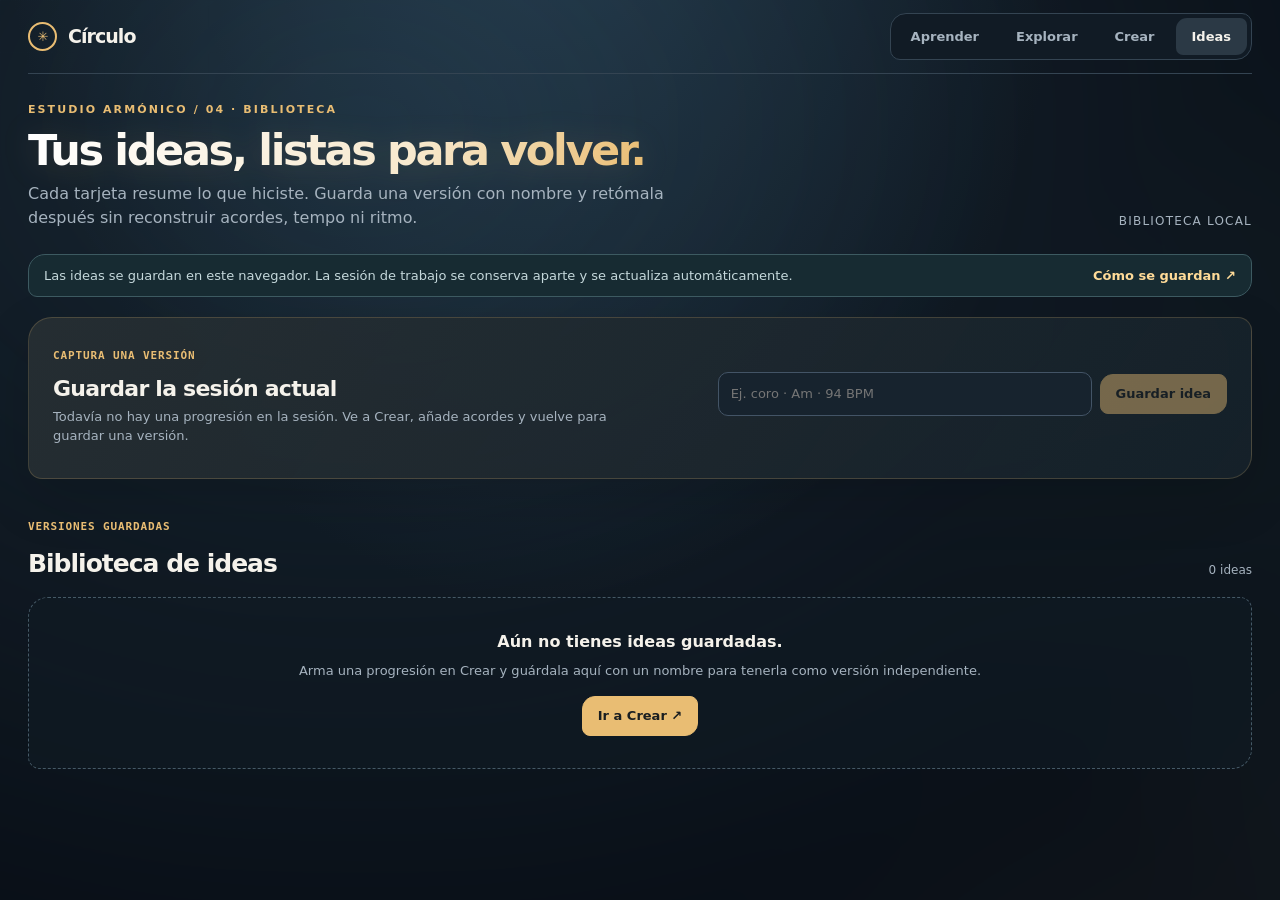
==== ideas.html @ c7ecd4c6 "Initial commit: harmonic music studio" ====
<!doctype html>
<html lang="es">
<head>
  <meta charset="UTF-8">
  <meta name="viewport" content="width=device-width, initial-scale=1">
  <meta name="theme-color" content="#0a1018">
  <meta name="description" content="Guarda ideas musicales y consulta un resumen para retomarlas sin reconstruirlas.">
  <title>Ideas — Estudio armónico</title>
  <link rel="icon" href="data:image/svg+xml,%3Csvg xmlns='http://www.w3.org/2000/svg' viewBox='0 0 64 64'%3E%3Crect width='64' height='64' rx='15' fill='%230a1018'/%3E%3Ccircle cx='32' cy='32' r='22' fill='none' stroke='%23e9bd73' stroke-width='5'/%3E%3Ccircle cx='32' cy='32' r='5' fill='%23e9bd73'/%3E%3C/svg%3E">
  <link rel="stylesheet" href="./styles.css">
  <link rel="stylesheet" href="./ideas.css">
  <link rel="stylesheet" href="./guided.css">
  <script src="./ideas.js" defer></script>
  <script src="./guided.js" defer></script>
</head>
<body>
  <main class="shell">
    <header class="top"><a class="logo" href="./index.html" aria-label="Círculo, inicio"><span class="logo-icon" aria-hidden="true">✳</span>Círculo</a><nav class="nav" aria-label="Secciones"><a href="./tutorial.html">Aprender</a><a href="./index.html">Explorar</a><a href="./progresiones.html">Crear</a><a href="./ideas.html" aria-current="page">Ideas</a></nav></header>
    <div class="page-head"><div><div class="eyebrow">Estudio armónico / 04 · Biblioteca</div><h1 class="composer-title">Tus ideas, listas para volver.</h1><p>Cada tarjeta resume lo que hiciste. Guarda una versión con nombre y retómala después sin reconstruir acordes, tempo ni ritmo.</p></div><div class="page-num">BIBLIOTECA LOCAL</div></div>
    <div class="route-note"><span>Las ideas se guardan en este navegador. La sesión de trabajo se conserva aparte y se actualiza automáticamente.</span><a href="./tutorial.html#modos-de-uso">Cómo se guardan ↗</a></div>
    <section class="card card-pad idea-capture" aria-labelledby="captureTitle"><div class="capture-copy"><span class="tiny">CAPTURA UNA VERSIÓN</span><h2 id="captureTitle">Guardar la sesión actual</h2><p id="sessionSummary" class="caption">Leyendo la sesión de este navegador…</p></div><form id="saveSessionForm" class="capture-form"><label class="sr-only" for="sessionName">Nombre de la idea</label><input id="sessionName" maxlength="48" placeholder="Ej. coro · Am · 94 BPM" autocomplete="off"><button class="button primary" id="saveSession" type="submit">Guardar idea</button></form><p id="captureStatus" class="status-line capture-status" role="status" aria-live="polite"></p></section>
    <section class="library-section" aria-labelledby="libraryTitle"><div class="library-heading"><div><span class="tiny">VERSIONES GUARDADAS</span><h2 id="libraryTitle">Biblioteca de ideas</h2></div><span id="ideaCount" class="library-count">0 ideas</span></div><div id="ideaLibrary" class="idea-library" aria-live="polite"></div></section>
  </main>
</body>
</html>
---- styles.css ----
:root{color-scheme:dark;--bg:#0a1018;--panel:#17212c;--panel2:#1e2b38;--line:#344452;--text:#f5f2eb;--muted:#a6b3bf;--gold:#e9bd73;--gold2:#ffdb98;--mint:#89d1c0;--cyan:#87b6d9}
*{box-sizing:border-box}html{scroll-behavior:smooth}body{margin:0;background:radial-gradient(ellipse at 42% -25%,#203546 0,transparent 52%),var(--bg);color:var(--text);font:16px/1.5 Inter,ui-sans-serif,system-ui,-apple-system,"Segoe UI",sans-serif}button,select{font:inherit}button,a,select{-webkit-tap-highlight-color:transparent}button{cursor:pointer}button:focus-visible,a:focus-visible,select:focus-visible,[role=button]:focus-visible{outline:2px solid var(--gold2);outline-offset:3px}a{color:inherit;text-decoration:none}.shell{max-width:1440px;margin:auto;padding:0 28px 50px}.top{min-height:74px;border-bottom:1px solid var(--line);display:flex;align-items:center;justify-content:space-between;gap:18px}.logo{display:flex;align-items:center;gap:11px;font-size:19px;font-weight:800;letter-spacing:-.05em}.logo-icon{width:29px;height:29px;border:2px solid var(--gold);border-radius:50%;display:grid;place-items:center;color:var(--gold);font-size:13px}.nav{display:flex;gap:5px;padding:4px;border:1px solid var(--line);border-radius:11px;background:#111b25}.nav a{padding:8px 15px;border-radius:7px;font-size:13px;font-weight:700;color:var(--muted)}.nav a[aria-current=page]{background:#2b3945;color:var(--text)}.nav a:hover{color:var(--gold2)}.eyebrow{color:var(--gold);font-size:11px;letter-spacing:.19em;font-weight:850;text-transform:uppercase}.page-head{display:flex;justify-content:space-between;align-items:end;gap:20px;padding:28px 0 24px}.page-head h1{font-size:clamp(29px,3.4vw,43px);line-height:1.1;letter-spacing:-.055em;margin:8px 0 8px}.page-head p{margin:0;color:var(--muted);max-width:700px}.page-num{font-size:12px;color:var(--muted);letter-spacing:.1em}.grid{display:grid;grid-template-columns:minmax(460px,1.13fr) minmax(360px,.87fr);gap:20px}.stack{display:flex;flex-direction:column;gap:20px}.card{background:linear-gradient(145deg,#1a2632,#121b26);border:1px solid var(--line);border-radius:17px;box-shadow:0 20px 55px #0002}.card-pad{padding:24px}.card-head{display:flex;justify-content:space-between;align-items:flex-start;gap:14px}.card h2{font-size:18px;line-height:1.2;letter-spacing:-.025em;margin:0}.card h3{font-size:14px;margin:0}.caption{margin:6px 0 0;color:var(--muted);font-size:13px}.tiny{color:var(--gold);font:800 11px/1 ui-monospace,SFMono-Regular,Consolas,monospace;white-space:nowrap;letter-spacing:.08em;padding-top:4px}.fields{display:flex;gap:10px;flex-wrap:wrap;margin-top:21px}.field{display:grid;gap:6px}.field label{font-size:11px;text-transform:uppercase;letter-spacing:.14em;color:var(--muted);font-weight:800}select{min-width:135px;min-height:42px;background:#23313f;color:var(--text);border:1px solid #435466;border-radius:8px;padding:8px 34px 8px 12px;appearance:none;background-image:url("data:image/svg+xml,%3Csvg xmlns='http://www.w3.org/2000/svg' width='12' height='8' viewBox='0 0 12 8'%3E%3Cpath d='m1 1 5 5 5-5' fill='none' stroke='%23b5c1cc' stroke-width='1.5'/%3E%3C/svg%3E");background-repeat:no-repeat;background-position:right 13px center}.field:first-child select{min-width:145px}.button{display:inline-flex;align-items:center;justify-content:center;gap:8px;min-height:40px;border-radius:8px;padding:8px 15px;font-size:13px;font-weight:750;border:1px solid var(--line);background:#263441;color:var(--text)}.button:hover{border-color:var(--gold)}.button.primary{background:var(--gold);color:#1a1e20;border-color:var(--gold)}.button.primary:hover{background:var(--gold2)}.button:disabled{opacity:.45;cursor:not-allowed}.text-link{color:var(--gold2);font-size:13px;font-weight:700}.text-link:hover{text-decoration:underline;text-underline-offset:4px}
.circle-stage{width:min(100%,560px);aspect-ratio:1;margin:5px auto 0;position:relative}.circle-stage svg{width:100%;height:100%;display:block;overflow:visible}.orbit{fill:none;stroke:#415565;stroke-width:1.2}.orbit.dashed{stroke:#314452;stroke-dasharray:3 8}.sector{fill:rgba(233,189,115,.08);stroke:rgba(233,189,115,.3);stroke-width:1}.link-relative{stroke:var(--mint);stroke-width:3;opacity:.62}.link-neighbor{stroke:var(--gold);stroke-width:2;stroke-dasharray:5 7;opacity:.53}.node{cursor:pointer}.node circle{transition:fill .22s,stroke .22s,transform .22s}.node text{pointer-events:none;fill:#e1e8ec;text-anchor:middle;dominant-baseline:central;font-size:16px;font-weight:750}.node.minor text{font-size:12px;fill:#c0cdd3}.node:hover circle{fill:#375066;stroke:var(--gold)}.node.active circle{fill:#a37439;stroke:var(--gold2);stroke-width:3;filter:drop-shadow(0 0 9px rgba(233,189,115,.65))}.node.active text{fill:#fff}.node.minor.active circle{fill:#327b70;stroke:#b2f4e1;filter:drop-shadow(0 0 8px rgba(137,209,192,.6))}.node.neighbor circle{stroke:#b6905f;stroke-width:2}.node.relative circle{stroke:var(--mint);stroke-width:2}.center-disc{fill:#111e29;stroke:#526677;stroke-width:1.5}.center-big{font-size:44px;font-weight:800;letter-spacing:-.06em;fill:#fff;text-anchor:middle}.center-small{font-size:12px;font-weight:700;letter-spacing:.14em;fill:var(--gold);text-anchor:middle;text-transform:uppercase}.center-caption{font-size:10px;font-weight:800;letter-spacing:.16em;fill:#9eb2be;text-anchor:middle}.selection-bar{display:flex;justify-content:space-between;gap:14px;border-top:1px solid var(--line);padding-top:15px;margin-top:0}.selection-bar strong{color:var(--gold2)}.selection-bar span{color:var(--muted);font-size:13px}.legend{display:flex;align-items:center;gap:15px;flex-wrap:wrap}.legend i{width:8px;height:8px;border-radius:50%;background:var(--gold);display:inline-block;margin-right:6px}.legend i.mint{background:var(--mint)}
.facts{display:grid;grid-template-columns:repeat(3,minmax(0,1fr));gap:8px;margin-top:17px}.fact{background:#202e3b;border:1px solid #334654;border-radius:10px;padding:13px;min-height:84px}.fact span{display:block;font-size:11px;color:var(--muted);text-transform:uppercase;letter-spacing:.1em;font-weight:800}.fact strong{display:block;font-size:18px;margin-top:6px;letter-spacing:-.04em;line-height:1.1}.fact strong.mint{color:var(--mint)}.fact strong.gold{color:var(--gold2)}.section-label{font-size:11px;color:var(--muted);letter-spacing:.15em;text-transform:uppercase;font-weight:800;margin:20px 0 10px}.notes{display:grid;grid-template-columns:repeat(7,minmax(0,1fr));gap:6px}.note{display:grid;place-items:center;min-height:42px;border-radius:8px;border:1px solid #415363;background:#253442;font-weight:700}.note.root{background:#4b3b28;border-color:var(--gold);color:var(--gold2)}.chord-grid{display:grid;grid-template-columns:repeat(2,minmax(0,1fr));gap:8px;margin-top:18px}.chord-info,.chord-button{display:grid;grid-template-columns:36px 1fr auto;gap:8px;align-items:center;min-height:58px;border-radius:9px;border:1px solid #3a4a59;background:#202d3a;padding:9px 12px}.chord-info .roman,.chord-button .roman{color:var(--gold);font-size:12px;font-weight:850}.chord-info strong,.chord-button strong{font-size:17px}.chord-info small,.chord-button small{display:block;font-size:11px;color:var(--muted);line-height:1.2}.chord-info:last-child,.chord-button:last-child{grid-column:span 2}.chord-button{text-align:left;color:var(--text);cursor:pointer}.chord-button:hover{border-color:var(--gold);background:#293a47}.plus{font-size:22px;color:var(--gold);font-weight:300}.cta-row{border-top:1px solid var(--line);margin-top:18px;padding-top:16px;display:flex;align-items:center;justify-content:space-between;gap:12px}.guide{margin-top:20px}.guide-intro{color:var(--muted);max-width:850px;margin:11px 0 0}.guide-grid{display:grid;grid-template-columns:repeat(3,1fr);gap:12px;margin-top:19px}.guide-step{border-left:2px solid #8f744e;background:#1c2934;border-radius:0 9px 9px 0;padding:15px}.guide-step b{display:block;color:var(--gold);font-size:11px;letter-spacing:.1em;margin-bottom:7px}.guide-step strong{display:block;font-size:15px;margin-bottom:4px}.guide-step p{font-size:13px;color:var(--muted);margin:0}
.composer-grid{display:grid;grid-template-columns:minmax(320px,.7fr) minmax(440px,1.3fr);gap:20px}.composer-grid .stack{gap:20px}.progress-grid{display:grid;grid-template-columns:repeat(4,minmax(0,1fr));gap:9px;margin-top:19px}.measure{min-height:89px;padding:11px;display:flex;flex-direction:column;justify-content:space-between;align-items:flex-start;width:100%;border:1px dashed #486071;border-radius:9px;background:#131e29;color:var(--muted);text-align:left}.measure.filled{border:1px solid #9a794b;background:linear-gradient(145deg,#473a2a,#2b2e2e);color:var(--text)}.measure.filled:hover{border-color:var(--gold2)}.measure .number{font:800 10px ui-monospace,SFMono-Regular,Consolas,monospace;letter-spacing:.1em;color:var(--muted)}.measure strong{font-size:20px;line-height:1}.measure .roman{color:var(--gold2);font-size:12px}.composer-actions{display:flex;gap:8px;margin-top:18px;flex-wrap:wrap}.preset-row{display:flex;gap:8px;flex-wrap:wrap;margin-top:10px}.preset{background:#22313e;border:1px solid #3b4e5d;border-radius:7px;color:var(--text);padding:8px 11px;font-size:13px}.preset:hover{border-color:var(--gold)}.help{font-size:13px;color:var(--muted);margin:12px 0 0}.callout{background:#192f36;border:1px solid #3c6567;border-radius:10px;color:#c9e2e0;padding:13px 15px;font-size:13px;margin-top:18px}
@media(max-width:1020px){.grid,.composer-grid{grid-template-columns:1fr}.circle-stage{max-width:580px}.stack{display:grid;grid-template-columns:1fr 1fr}.stack .card{height:100%}}@media(max-width:720px){.shell{padding:0 16px 35px}.top{min-height:65px}.page-head{padding:23px 0 19px}.page-num{display:none}.stack{display:flex}.guide-grid{grid-template-columns:1fr}.card-pad{padding:19px}.selection-bar{flex-direction:column;gap:7px}}@media(max-width:470px){.shell{padding:0 12px 30px}.nav a{padding:7px 9px;font-size:12px}.logo{font-size:17px}.logo-icon{width:25px;height:25px}.page-head h1{font-size:29px}.card-pad{padding:16px}.circle-stage{margin-top:11px}.facts{grid-template-columns:1fr 1fr}.fact:last-child{grid-column:span 2}.chord-grid{grid-template-columns:1fr 1fr}.chord-info,.chord-button{grid-template-columns:23px 1fr auto;padding:7px;gap:4px}.chord-info strong,.chord-button strong{font-size:15px}.chord-info:last-child,.chord-button:last-child{grid-column:span 2}.progress-grid{gap:7px}.measure{min-height:75px;padding:8px}.measure strong{font-size:17px}.cta-row{align-items:flex-start;flex-direction:column}}@media(prefers-reduced-motion:reduce){*{scroll-behavior:auto!important;transition:none!important}}
.route-note{display:flex;align-items:center;justify-content:space-between;gap:14px;flex-wrap:wrap;margin:0 0 20px;padding:11px 15px;border:1px solid #3d5a61;border-radius:11px;background:#172b32;color:#c5d8db;font-size:13px}.route-note b{color:var(--text)}.route-note a{color:var(--gold2);font-weight:750;white-space:nowrap}.route-note a:hover{text-decoration:underline;text-underline-offset:4px}@media(max-width:720px){.route-note{align-items:flex-start}}
@media(max-width:520px){.top{flex-wrap:wrap;padding:11px 0;gap:9px}.nav{width:100%}.nav a{flex:1;text-align:center}}
.relative-key{margin-top:11px}
/* Círculo de quintas: superficies de vidrio con contraste de estudio */
.grid>.card[aria-labelledby="circleTitle"],.grid>.stack>.card[aria-labelledby="keyTitle"]{background:rgba(30,41,59,.4);backdrop-filter:blur(12px);-webkit-backdrop-filter:blur(12px);border:1px solid rgba(255,255,255,.08);box-shadow:0 8px 32px rgba(0,0,0,.2)}
.grid>.card[aria-labelledby="circleTitle"] .field select,.grid>.stack>.card[aria-labelledby="keyTitle"] .fact{background:rgba(30,41,59,.4);backdrop-filter:blur(12px);-webkit-backdrop-filter:blur(12px);border:1px solid rgba(255,255,255,.08);box-shadow:0 8px 32px rgba(0,0,0,.2)}
.grid>.card[aria-labelledby="circleTitle"] .field select{border-radius:9px}
.composer-title{display:table;background:linear-gradient(105deg,#fff 0%,#f7e9ce 62%,#e9bd73 100%);-webkit-background-clip:text;background-clip:text;color:transparent;font-weight:850;filter:drop-shadow(0 3px 16px rgba(233,189,115,.14))}
.nav a,button:not(:disabled),select{transition:all .3s ease}
.nav a{border:1px solid transparent}
.nav a:hover,button:not(:disabled):hover,select:hover{transform:translateY(-2px);box-shadow:0 0 15px rgba(234,179,8,.15);border-color:rgba(255,219,152,.78)}
.nav a[aria-current=page]:hover{background:rgba(233,189,115,.16);color:var(--gold2)}
button:disabled{transition:none}
@media(prefers-reduced-motion:reduce){.nav a,button:not(:disabled),select{transition:none}}
body{position:relative;isolation:isolate;min-height:100vh}
body::before{content:"";position:fixed;inset:-28%;z-index:-1;pointer-events:none;background:radial-gradient(ellipse at 24% 18%,rgba(74,119,143,.22),transparent 34%),radial-gradient(ellipse at 77% 36%,rgba(137,209,192,.09),transparent 31%),radial-gradient(ellipse at 58% 82%,rgba(233,189,115,.08),transparent 35%);filter:blur(38px);background-size:150% 150%;animation:ambient-drift 28s ease-in-out infinite alternate}
@keyframes ambient-drift{0%{transform:translate3d(-1.5%,0,0) scale(1)}100%{transform:translate3d(1.5%,-1%,0) scale(1.04)}}
@keyframes content-arrive{from{opacity:0;translate:0 12px}to{opacity:1;translate:0 0}}
@keyframes node-arrive{0%{opacity:0;transform:scale(.72)}75%{opacity:1;transform:scale(1.06)}100%{opacity:1;transform:scale(1)}}
@keyframes line-flow{to{stroke-dashoffset:-24}}
@keyframes selected-note{0%{transform:scale(.82);filter:drop-shadow(0 0 0 rgba(233,189,115,0))}65%{transform:scale(1.12);filter:drop-shadow(0 0 13px rgba(233,189,115,.72))}100%{transform:scale(1);filter:drop-shadow(0 0 9px rgba(233,189,115,.55))}}
.page-head,.route-note,.grid>.card,.grid>.stack,.composer-grid>*,.tutorial-hero,.tutorial-section{animation:content-arrive .62s cubic-bezier(.2,.7,.25,1) both}
.page-head{animation-delay:.04s}.route-note{animation-delay:.09s}.grid>.card,.composer-grid>:nth-child(1){animation-delay:.13s}.grid>.stack,.composer-grid>:nth-child(2){animation-delay:.21s}.composer-grid>:nth-child(3){animation-delay:.29s}.tutorial-hero{animation-delay:.12s}.tutorial-section:nth-of-type(odd){animation-delay:.16s}.tutorial-section:nth-of-type(even){animation-delay:.23s}
.card{transition:transform .32s ease,border-color .32s ease,box-shadow .32s ease}.card:hover{transform:translateY(-2px);border-color:rgba(255,219,152,.2);box-shadow:0 18px 42px rgba(0,0,0,.24),0 0 22px rgba(233,189,115,.045)}
.node{transform-box:fill-box;transform-origin:center;animation:node-arrive .48s cubic-bezier(.2,.8,.2,1) both;animation-delay:calc(var(--node-order,0)*14ms)}.node.active circle{animation:selected-note .48s cubic-bezier(.2,.8,.2,1) both}.link-neighbor{animation:line-flow 7s linear infinite}.link-relative{filter:drop-shadow(0 0 4px rgba(137,209,192,.25))}
.note,.chord-info,.guide-step,.theory-row span,.theory-minor{transition:transform .28s ease,border-color .28s ease,box-shadow .28s ease,background-color .28s ease}.note:hover,.chord-info:hover,.guide-step:hover{transform:translateY(-3px);border-color:rgba(255,219,152,.55);box-shadow:0 8px 22px rgba(0,0,0,.2),0 0 16px rgba(233,189,115,.08)}.theory-row span:hover,.theory-minor:hover{transform:scale(1.06);box-shadow:0 0 22px rgba(137,209,192,.18)}
.logo-icon{transition:transform .5s ease,box-shadow .35s ease,color .35s ease}.logo:hover .logo-icon{transform:rotate(45deg);box-shadow:0 0 17px rgba(233,189,115,.3)}
@media(prefers-reduced-motion:reduce){body::before{animation:none}.page-head,.route-note,.grid>.card,.grid>.stack,.composer-grid>*,.tutorial-hero,.tutorial-section,.node,.node.active circle,.link-neighbor{animation:none!important}.card,.note,.chord-info,.guide-step,.theory-row span,.theory-minor,.logo-icon{transition:none!important}.card:hover,.note:hover,.chord-info:hover,.guide-step:hover,.theory-row span:hover,.theory-minor:hover,.logo:hover .logo-icon{transform:none;box-shadow:none}}
/* Siluetas y paneles desfasados: una composición de estudio menos rígida */
body::after{content:"";position:fixed;inset:0;z-index:-1;pointer-events:none;background-image:linear-gradient(rgba(161,190,201,.045) 1px,transparent 1px),linear-gradient(90deg,rgba(161,190,201,.045) 1px,transparent 1px);background-size:52px 52px;mask-image:linear-gradient(140deg,rgba(0,0,0,.42),transparent 70%);opacity:.32}
.card{border-radius:24px 14px 24px 14px}
.grid>.card[aria-labelledby="circleTitle"],.grid>.stack>.card{position:relative;isolation:isolate}
.grid>.card[aria-labelledby="circleTitle"]::before,.grid>.stack>.card::before{content:"";position:absolute;left:0;top:27px;width:2px;height:62px;border-radius:0 3px 3px 0;background:linear-gradient(180deg,var(--gold),var(--mint));opacity:.72;pointer-events:none}
.grid>.card[aria-labelledby="circleTitle"]{border-radius:28px 14px 28px 14px}
.grid>.stack>.card[aria-labelledby="keyTitle"]{border-radius:16px 28px 16px 28px}
.grid>.stack>.card[aria-labelledby="chordsTitle"]{border-radius:28px 16px 28px 16px}
.grid>.stack{gap:25px}
.fact{border-radius:14px 8px 14px 8px}.note{border-radius:12px 7px 12px 7px}.chord-info{border-radius:14px 8px 14px 8px}.route-note{border-radius:17px 9px 17px 9px}
.section-label{display:flex;align-items:center;gap:9px}.section-label::before{content:"";width:4px;height:12px;border-radius:4px;background:linear-gradient(180deg,var(--gold),var(--mint));box-shadow:0 0 10px rgba(233,189,115,.24)}
.nav{border-radius:16px 10px 16px 10px}.nav a{border-radius:11px 7px 11px 7px}select{border-radius:12px 8px 12px 8px}.button{border-radius:13px 8px 13px 8px}
@media(min-width:1021px){.grid{grid-template-columns:minmax(460px,1.12fr) minmax(360px,.88fr);column-gap:clamp(20px,2.6vw,38px);align-items:start}.grid>.stack{padding-top:24px}.grid>.stack>.card[aria-labelledby="chordsTitle"]{width:calc(100% - 15px);margin-left:15px}}
@media(max-width:1020px){.grid>.stack{padding-top:0}.grid>.stack>.card[aria-labelledby="chordsTitle"]{width:auto;margin-left:0}}
@media(prefers-reduced-motion:reduce){body::after{display:none}}
---- ideas.css ----
.idea-capture{display:grid;grid-template-columns:minmax(0,1fr) minmax(300px,.8fr);gap:8px 28px;align-items:center;border-color:rgba(233,189,115,.2);background:linear-gradient(125deg,rgba(39,47,51,.92),rgba(22,34,43,.86))}
.capture-copy h2{font-size:22px;letter-spacing:-.035em;margin:10px 0 4px}.capture-copy .caption{margin:0;max-width:560px}
.capture-form{display:flex;gap:8px;align-items:center}.capture-form input{flex:1;min-width:0;min-height:44px;padding:9px 12px;border:1px solid #435466;border-radius:10px;background:#17232e;color:var(--text);font:inherit;font-size:13px}.capture-form input:focus-visible{outline:2px solid var(--gold2);outline-offset:2px}
.capture-status{grid-column:1/-1;margin:0}.library-section{margin-top:34px}.library-heading{display:flex;align-items:end;justify-content:space-between;gap:15px;margin-bottom:15px}.library-heading h2{margin:8px 0 0;font-size:25px;letter-spacing:-.04em}.library-count{color:var(--muted);font-size:12px;padding-bottom:3px}.idea-library{display:grid;grid-template-columns:repeat(2,minmax(0,1fr));gap:15px}
.idea-card{position:relative;overflow:hidden;padding:21px;border:1px solid rgba(255,255,255,.09);border-radius:23px 13px 23px 13px;background:rgba(23,34,44,.84);box-shadow:0 10px 30px rgba(0,0,0,.17);animation:content-arrive .45s ease both}.idea-card::before{content:"";position:absolute;inset:0 auto 0 0;width:3px;background:linear-gradient(180deg,var(--gold),var(--mint));opacity:.85}.idea-card:hover{border-color:rgba(233,189,115,.28);transform:translateY(-2px);transition:transform .22s ease,border-color .22s ease}
.idea-card-head{display:flex;justify-content:space-between;align-items:flex-start;gap:12px}.idea-card h3{font-size:19px;letter-spacing:-.025em;margin:0;overflow-wrap:anywhere}.idea-date{flex:0 0 auto;color:var(--muted);font-size:11px}.idea-tonic{margin:8px 0 0;color:var(--gold2);font-size:12px;font-weight:750;letter-spacing:.04em}
.idea-chords{display:flex;gap:7px;flex-wrap:wrap;margin:16px 0 13px}.idea-chord{display:grid;gap:3px;min-width:65px;padding:9px 10px;border:1px solid #3b4d58;border-radius:12px 7px 12px 7px;background:rgba(36,51,62,.8)}.idea-chord strong{font-size:16px}.idea-chord span{font:700 10px ui-monospace,SFMono-Regular,Consolas,monospace;color:var(--gold2)}
.idea-report{display:grid;grid-template-columns:repeat(2,minmax(0,1fr));gap:7px}.report-item{padding:10px 11px;border:1px solid rgba(255,255,255,.055);border-radius:10px;background:rgba(13,22,30,.5);min-width:0}.report-item span{display:block;color:var(--muted);font-size:9px;font-weight:800;letter-spacing:.1em;text-transform:uppercase}.report-item strong{display:block;margin-top:4px;font-size:12px;line-height:1.4;overflow-wrap:anywhere}.idea-actions{display:flex;gap:8px;flex-wrap:wrap;margin-top:16px}.idea-actions .button{min-height:37px}.idea-actions .delete-idea{margin-left:auto;color:#dda49b;border-color:rgba(221,164,155,.24);background:transparent}.idea-actions .delete-idea:hover{border-color:#dda49b}
.library-empty{grid-column:1/-1;padding:32px;border:1px dashed #455966;border-radius:20px 12px 20px 12px;text-align:center;background:rgba(18,29,38,.55)}.library-empty strong{display:block;font-size:16px}.library-empty p{color:var(--muted);font-size:13px;margin:7px 0 15px}.library-empty .button{display:inline-flex}
.sr-only{position:absolute;width:1px;height:1px;padding:0;margin:-1px;overflow:hidden;clip:rect(0,0,0,0);white-space:nowrap;border:0}
@media(max-width:760px){.idea-library{grid-template-columns:1fr}.idea-capture{grid-template-columns:1fr}.capture-status{grid-column:auto}}
@media(max-width:470px){.idea-capture{padding:17px}.capture-form{align-items:stretch;flex-direction:column}.capture-form input,.capture-form button{width:100%}.idea-card{padding:17px}.idea-card-head{flex-direction:column;gap:6px}.idea-date{order:2}.idea-report{grid-template-columns:1fr 1fr}.idea-actions .button{flex:1}.idea-actions .delete-idea{margin-left:0}.library-heading h2{font-size:22px}}
@media(prefers-reduced-motion:reduce){.idea-card{animation:none;transition:none}.idea-card:hover{transform:none}}
---- guided.css ----
.tour-launch{display:flex;align-items:center;gap:12px;flex-wrap:wrap;margin-top:17px}.tour-launch>span{color:var(--muted);font-size:12px;max-width:280px}
.guided-tour-layer{position:fixed;inset:0;z-index:10000;pointer-events:none}.guided-tour-layer[hidden]{display:none!important}.guided-tour-focus{position:fixed;left:0;top:0;width:1px;height:1px;box-sizing:border-box;border:2px solid #f1cb89;border-radius:13px;box-shadow:0 0 0 9999px rgba(3,8,13,.78),0 0 0 7px rgba(233,189,115,.14),0 0 34px rgba(233,189,115,.45);pointer-events:none;transition:top .22s ease,left .22s ease,width .22s ease,height .22s ease,border-radius .22s ease}
.guided-tour-tip{position:fixed;width:min(390px,calc(100vw - 24px));padding:18px;border:1px solid rgba(242,207,151,.27);border-radius:19px 11px 19px 11px;background:linear-gradient(145deg,rgba(31,43,52,.98),rgba(14,23,32,.98));box-shadow:0 20px 65px rgba(0,0,0,.55),0 0 28px rgba(233,189,115,.1);color:var(--text);pointer-events:auto;backdrop-filter:blur(16px);-webkit-backdrop-filter:blur(16px);animation:tour-arrive .22s ease both}
.guided-tour-top{display:flex;align-items:center;justify-content:space-between;gap:10px}.guided-tour-count{color:var(--gold2);font:800 10px ui-monospace,SFMono-Regular,Consolas,monospace;letter-spacing:.12em}.guided-tour-close{width:31px;height:31px;padding:0;border:1px solid #415361;border-radius:9px;background:#1c2c38;color:var(--text);font-size:18px;cursor:pointer}.guided-tour-tip h2{font-size:19px;letter-spacing:-.025em;line-height:1.2;margin:9px 0 7px}.guided-tour-copy{color:#d0dadd;font-size:13px;line-height:1.55;margin:0}.guided-tour-do{display:block;margin-top:10px;color:var(--mint);font-size:11px;font-weight:800;letter-spacing:.025em}.guided-tour-controls{display:flex;align-items:center;justify-content:space-between;gap:9px;margin-top:15px;padding-top:12px;border-top:1px solid rgba(255,255,255,.08)}.guided-tour-controls .button{min-height:36px;padding:7px 12px;font-size:12px}.guided-tour-next{margin-left:auto}.guided-tour-exit{margin-right:auto;color:#b8c5ca;background:transparent}.guided-tour-controls .button:disabled{opacity:.35;cursor:not-allowed}
.guided-tour-focus:focus{outline:none}
.practice-lab [hidden]{display:none!important}
.guided-tour-complete{position:fixed;left:50%;bottom:20px;z-index:10001;transform:translateX(-50%);width:min(560px,calc(100vw - 28px));margin:0;padding:14px 18px;border:1px solid rgba(137,209,192,.35);border-radius:14px 9px 14px 9px;background:rgba(20,43,43,.97);color:#d9f0e9;box-shadow:0 14px 42px rgba(0,0,0,.4);font-size:13px;text-align:center}
@keyframes tour-arrive{from{opacity:0;transform:translateY(5px) scale(.99)}to{opacity:1;transform:translateY(0) scale(1)}}
@media(max-width:600px){.guided-tour-tip{padding:15px;border-radius:16px 10px 16px 10px}.guided-tour-tip h2{font-size:17px}.tour-launch{align-items:flex-start;flex-direction:column;gap:8px}.tour-launch>span{max-width:380px}}
@media(prefers-reduced-motion:reduce){.guided-tour-focus,.guided-tour-tip{transition:none;animation:none}}
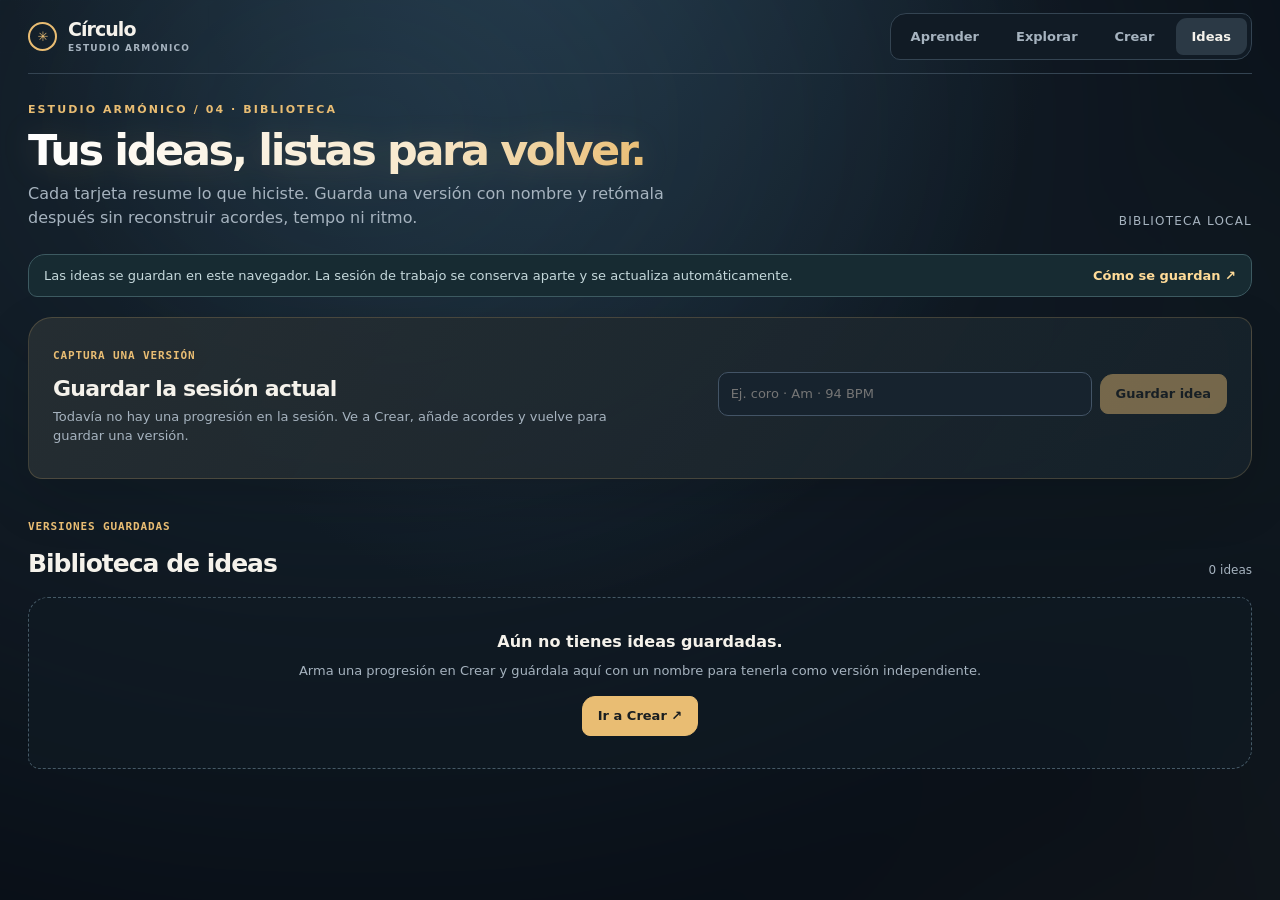
==== commit 0708b4e8: "Update app name to Circulo estudio armonico" ====
--- a/ideas.html
+++ b/ideas.html
@@ -5,7 +5,7 @@
   <meta name="viewport" content="width=device-width, initial-scale=1">
   <meta name="theme-color" content="#0a1018">
   <meta name="description" content="Guarda ideas musicales y consulta un resumen para retomarlas sin reconstruirlas.">
-  <title>Ideas — Estudio armónico</title>
+  <title>Ideas — Círculo: estudio armónico</title>
   <link rel="icon" href="data:image/svg+xml,%3Csvg xmlns='http://www.w3.org/2000/svg' viewBox='0 0 64 64'%3E%3Crect width='64' height='64' rx='15' fill='%230a1018'/%3E%3Ccircle cx='32' cy='32' r='22' fill='none' stroke='%23e9bd73' stroke-width='5'/%3E%3Ccircle cx='32' cy='32' r='5' fill='%23e9bd73'/%3E%3C/svg%3E">
   <link rel="stylesheet" href="./styles.css">
   <link rel="stylesheet" href="./ideas.css">
@@ -15,7 +15,7 @@
 </head>
 <body>
   <main class="shell">
-    <header class="top"><a class="logo" href="./index.html" aria-label="Círculo, inicio"><span class="logo-icon" aria-hidden="true">✳</span>Círculo</a><nav class="nav" aria-label="Secciones"><a href="./tutorial.html">Aprender</a><a href="./index.html">Explorar</a><a href="./progresiones.html">Crear</a><a href="./ideas.html" aria-current="page">Ideas</a></nav></header>
+    <header class="top"><a class="logo" href="./index.html" aria-label="Círculo: estudio armónico, inicio"><span class="logo-icon" aria-hidden="true">✳</span><span class="logo-copy"><span>Círculo</span><small>Estudio armónico</small></span></a><nav class="nav" aria-label="Secciones"><a href="./tutorial.html">Aprender</a><a href="./index.html">Explorar</a><a href="./progresiones.html">Crear</a><a href="./ideas.html" aria-current="page">Ideas</a></nav></header>
     <div class="page-head"><div><div class="eyebrow">Estudio armónico / 04 · Biblioteca</div><h1 class="composer-title">Tus ideas, listas para volver.</h1><p>Cada tarjeta resume lo que hiciste. Guarda una versión con nombre y retómala después sin reconstruir acordes, tempo ni ritmo.</p></div><div class="page-num">BIBLIOTECA LOCAL</div></div>
     <div class="route-note"><span>Las ideas se guardan en este navegador. La sesión de trabajo se conserva aparte y se actualiza automáticamente.</span><a href="./tutorial.html#modos-de-uso">Cómo se guardan ↗</a></div>
     <section class="card card-pad idea-capture" aria-labelledby="captureTitle"><div class="capture-copy"><span class="tiny">CAPTURA UNA VERSIÓN</span><h2 id="captureTitle">Guardar la sesión actual</h2><p id="sessionSummary" class="caption">Leyendo la sesión de este navegador…</p></div><form id="saveSessionForm" class="capture-form"><label class="sr-only" for="sessionName">Nombre de la idea</label><input id="sessionName" maxlength="48" placeholder="Ej. coro · Am · 94 BPM" autocomplete="off"><button class="button primary" id="saveSession" type="submit">Guardar idea</button></form><p id="captureStatus" class="status-line capture-status" role="status" aria-live="polite"></p></section>
--- a/styles.css
+++ b/styles.css
@@ -31,6 +31,7 @@
 .node{transform-box:fill-box;transform-origin:center;animation:node-arrive .48s cubic-bezier(.2,.8,.2,1) both;animation-delay:calc(var(--node-order,0)*14ms)}.node.active circle{animation:selected-note .48s cubic-bezier(.2,.8,.2,1) both}.link-neighbor{animation:line-flow 7s linear infinite}.link-relative{filter:drop-shadow(0 0 4px rgba(137,209,192,.25))}
 .note,.chord-info,.guide-step,.theory-row span,.theory-minor{transition:transform .28s ease,border-color .28s ease,box-shadow .28s ease,background-color .28s ease}.note:hover,.chord-info:hover,.guide-step:hover{transform:translateY(-3px);border-color:rgba(255,219,152,.55);box-shadow:0 8px 22px rgba(0,0,0,.2),0 0 16px rgba(233,189,115,.08)}.theory-row span:hover,.theory-minor:hover{transform:scale(1.06);box-shadow:0 0 22px rgba(137,209,192,.18)}
 .logo-icon{transition:transform .5s ease,box-shadow .35s ease,color .35s ease}.logo:hover .logo-icon{transform:rotate(45deg);box-shadow:0 0 17px rgba(233,189,115,.3)}
+.logo-copy{display:grid;line-height:1.05}.logo-copy small{margin-top:4px;color:var(--muted);font-size:9px;font-weight:750;letter-spacing:.13em;text-transform:uppercase}
 @media(prefers-reduced-motion:reduce){body::before{animation:none}.page-head,.route-note,.grid>.card,.grid>.stack,.composer-grid>*,.tutorial-hero,.tutorial-section,.node,.node.active circle,.link-neighbor{animation:none!important}.card,.note,.chord-info,.guide-step,.theory-row span,.theory-minor,.logo-icon{transition:none!important}.card:hover,.note:hover,.chord-info:hover,.guide-step:hover,.theory-row span:hover,.theory-minor:hover,.logo:hover .logo-icon{transform:none;box-shadow:none}}
 /* Siluetas y paneles desfasados: una composición de estudio menos rígida */
 body::after{content:"";position:fixed;inset:0;z-index:-1;pointer-events:none;background-image:linear-gradient(rgba(161,190,201,.045) 1px,transparent 1px),linear-gradient(90deg,rgba(161,190,201,.045) 1px,transparent 1px);background-size:52px 52px;mask-image:linear-gradient(140deg,rgba(0,0,0,.42),transparent 70%);opacity:.32}
